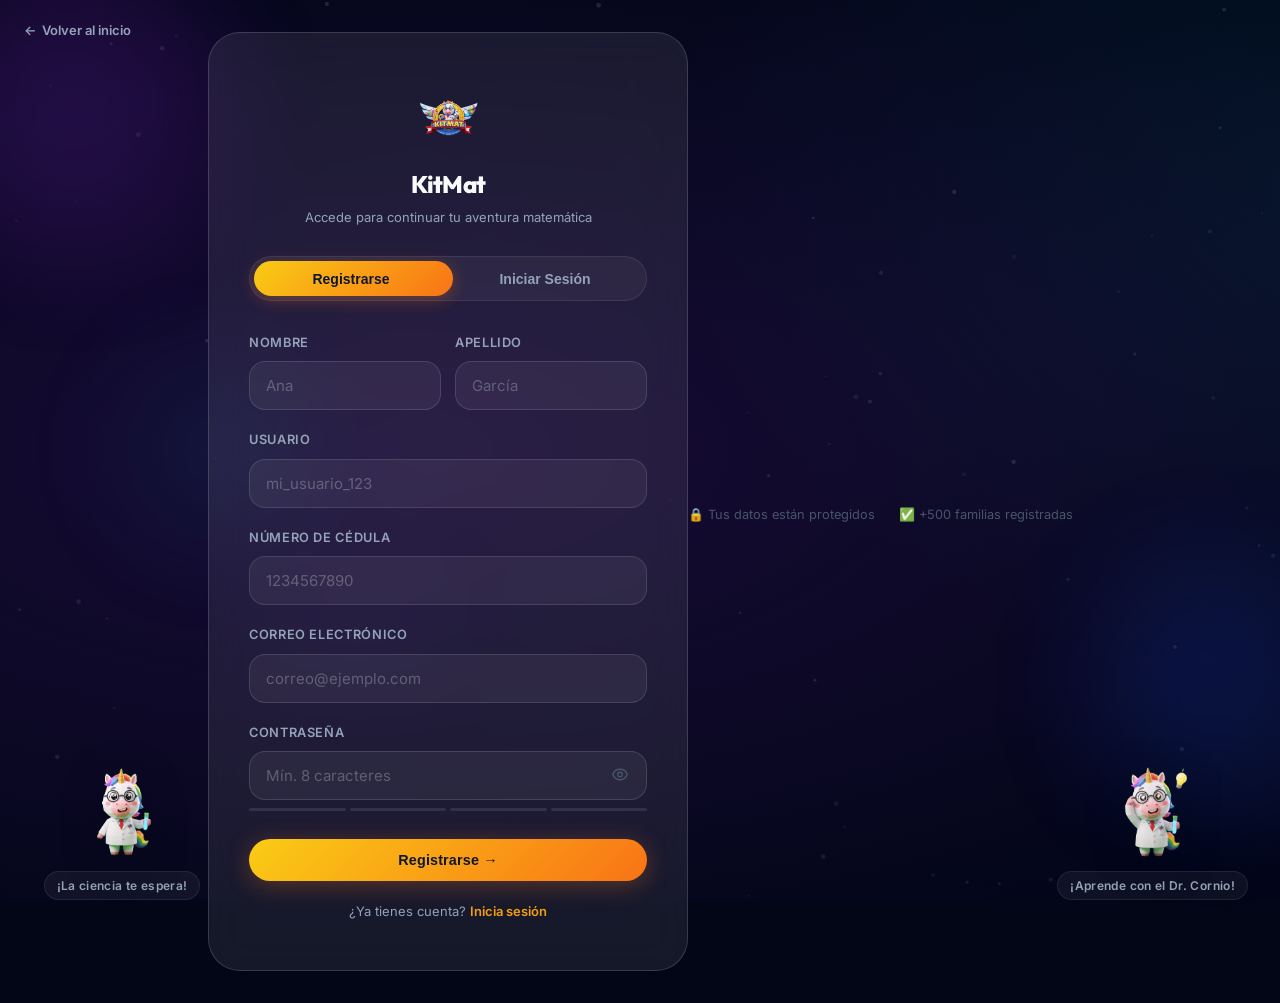
==== auth.html @ e5104935 "Add files via upload" ====
<!DOCTYPE html>
<html lang="es">
<head>
  <meta charset="UTF-8">
  <meta name="viewport" content="width=device-width, initial-scale=1.0">
  <title>KitMat – Acceso | Registro e Inicio de Sesión</title>
  <meta name="description" content="Accede o regístrate en KitMat, la plataforma educativa de matemáticas del Dr. Cornio. Inicia sesión o crea tu cuenta para continuar tu aventura matemática.">

  <!-- Google Fonts: Inter + Outfit -->
  <link rel="preconnect" href="https://fonts.googleapis.com">
  <link rel="preconnect" href="https://fonts.gstatic.com" crossorigin>
  <link href="https://fonts.googleapis.com/css2?family=Inter:wght@400;500;600;700&family=Outfit:wght@400;600;700;800&display=swap" rel="stylesheet">

  <!-- Estilos propios -->
  <link rel="stylesheet" href="styles.css">

  <!-- GSAP 3.12.5 CDN (sin defer) -->
  <script src="https://cdnjs.cloudflare.com/ajax/libs/gsap/3.12.5/gsap.min.js"></script>

  <!-- App JS (diferido) -->
  <script src="app.js" defer></script>
</head>
<body class="cosmic-bg">

  <!-- Canvas de partículas -->
  <canvas id="particle-canvas"></canvas>

  <!-- Overlay de KitMat -->
  <div id="kitmat-overlay"></div>

  <!-- Capa de contenido principal -->
  <div class="content-layer">

    <!-- ── Enlace de regreso ── -->
    <a href="index.html" class="back-link"><span>←</span> Volver al inicio</a>

    <!-- ── Orbes de fondo (profundidad visual) ── -->
    <div class="auth-orb" style="width:300px;height:300px;background:rgba(107,33,168,0.25);top:-50px;left:-80px;--orb-dur:9s;--orb-tx:30px;--orb-ty:40px;"></div>
    <div class="auth-orb" style="width:250px;height:250px;background:rgba(29,78,216,0.20);bottom:10%;right:-60px;--orb-dur:11s;--orb-tx:-25px;--orb-ty:-35px;"></div>
    <div class="auth-orb" style="width:180px;height:180px;background:rgba(14,116,144,0.18);top:40%;left:10%;--orb-dur:7s;--orb-tx:15px;--orb-ty:20px;"></div>
    <div class="auth-orb" style="width:200px;height:200px;background:rgba(139,92,246,0.15);bottom:20%;left:20%;--orb-dur:13s;--orb-tx:-20px;--orb-ty:-15px;"></div>
    <div class="auth-orb" style="width:150px;height:150px;background:rgba(250,204,21,0.08);top:20%;right:15%;--orb-dur:10s;--orb-tx:10px;--orb-ty:25px;"></div>
    <div class="auth-orb" style="width:220px;height:220px;background:rgba(249,115,22,0.10);top:60%;right:5%;--orb-dur:8s;--orb-tx:-15px;--orb-ty:-20px;"></div>

    <!-- ── Dr. Cornio – Flanco izquierdo ── -->
    <div class="auth-cornio auth-cornio-left">
      <img src="assets/images/cornio_tube_clean.png" alt="Doctor Cornio" class="cornio-float">
      <span class="auth-cornio-caption">¡La ciencia te espera!</span>
    </div>

    <!-- ── Dr. Cornio – Flanco derecho ── -->
    <div class="auth-cornio auth-cornio-right">
      <img src="assets/images/cornio_idea_clean.png" alt="Doctor Cornio" class="cornio-float" style="animation-delay:1.2s">
      <span class="auth-cornio-caption">¡Aprende con el Dr. Cornio!</span>
    </div>

    <!-- ── Contenedor principal de autenticación ── -->
    <div class="auth-page">

      <!-- Tarjeta de autenticación -->
      <div id="auth-card" class="auth-card glass-strong" style="opacity:0;">

        <!-- A. Encabezado con logo -->
        <div style="text-align:center;margin-bottom:1.75rem;">
          <img
            src="assets/images/kitmat_logo_clean.png"
            alt="KitMat"
            style="width:72px;height:72px;object-fit:contain;margin:0 auto 0.75rem;display:block;"
          >
          <h1 style="font-family:'Outfit',sans-serif;font-weight:800;font-size:1.5rem;letter-spacing:-0.03em;color:#f8fafc;margin-bottom:0.25rem;">KitMat</h1>
          <p style="font-size:0.8125rem;color:var(--color-text-muted);">Accede para continuar tu aventura matemática</p>
        </div>

        <!-- B. Banner de error -->
        <div id="auth-error-banner" role="alert">
          <span>⚠️</span>
          <span id="auth-error-msg">Por favor corrige los errores antes de continuar.</span>
        </div>

        <!-- C. Barra de pestañas -->
        <div id="tab-bar" class="tab-bar" role="tablist">
          <div id="tab-indicator" class="tab-indicator"></div>
          <button class="tab-btn active" role="tab" aria-selected="true">Registrarse</button>
          <button class="tab-btn" role="tab" aria-selected="false">Iniciar Sesión</button>
        </div>

        <!-- D. Panel de Registro -->
        <div id="panel-signup" class="form-panel">

          <!-- Nombre + Apellido (2 columnas) -->
          <div style="display:grid;grid-template-columns:1fr 1fr;gap:0.875rem;">
            <div class="input-group">
              <label class="input-label" for="input-nombre">Nombre</label>
              <input
                id="input-nombre"
                class="input-field"
                type="text"
                placeholder="Ana"
                autocomplete="given-name"
                data-validate="nombre"
              >
              <span id="helper-nombre" class="input-helper"></span>
            </div>
            <div class="input-group">
              <label class="input-label" for="input-apellido">Apellido</label>
              <input
                id="input-apellido"
                class="input-field"
                type="text"
                placeholder="García"
                autocomplete="family-name"
                data-validate="apellido"
              >
              <span id="helper-apellido" class="input-helper"></span>
            </div>
          </div>

          <!-- Usuario -->
          <div class="input-group">
            <label class="input-label" for="input-usuario">Usuario</label>
            <input
              id="input-usuario"
              class="input-field"
              type="text"
              placeholder="mi_usuario_123"
              autocomplete="username"
              data-validate="usuario"
              maxlength="20"
            >
            <span id="helper-usuario" class="input-helper"></span>
          </div>

          <!-- Número de Cédula -->
          <div class="input-group">
            <label class="input-label" for="input-cedula">Número de Cédula</label>
            <input
              id="input-cedula"
              class="input-field"
              type="text"
              placeholder="1234567890"
              inputmode="numeric"
              maxlength="10"
              data-validate="cedula"
            >
            <span id="helper-cedula" class="input-helper"></span>
          </div>

          <!-- Correo Electrónico -->
          <div class="input-group">
            <label class="input-label" for="input-email">Correo Electrónico</label>
            <input
              id="input-email"
              class="input-field"
              type="email"
              placeholder="correo@ejemplo.com"
              autocomplete="email"
              data-validate="email"
            >
            <span id="helper-email" class="input-helper"></span>
          </div>

          <!-- Contraseña con medidor de fortaleza y botón de visibilidad -->
          <div class="input-group">
            <label class="input-label" for="input-pass-signup">Contraseña</label>
            <div class="pw-wrap">
              <input
                id="input-pass-signup"
                class="input-field"
                type="password"
                placeholder="Mín. 8 caracteres"
                autocomplete="new-password"
                data-validate="contrasena"
                data-pw-strength
                style="padding-right:3rem;"
              >
              <button type="button" class="pw-toggle" aria-label="Mostrar contraseña">
                <!-- Ícono de ojo -->
                <svg xmlns="http://www.w3.org/2000/svg" width="18" height="18" fill="none" viewBox="0 0 24 24" stroke="currentColor">
                  <path stroke-linecap="round" stroke-linejoin="round" stroke-width="1.8" d="M15 12a3 3 0 11-6 0 3 3 0 016 0z"/>
                  <path stroke-linecap="round" stroke-linejoin="round" stroke-width="1.8" d="M2.458 12C3.732 7.943 7.523 5 12 5c4.478 0 8.268 2.943 9.542 7-1.274 4.057-5.064 7-9.542 7-4.477 0-8.268-2.943-9.542-7z"/>
                </svg>
              </button>
            </div>
            <!-- Barra de fortaleza de contraseña -->
            <div class="strength-bar">
              <div class="strength-seg"></div>
              <div class="strength-seg"></div>
              <div class="strength-seg"></div>
              <div class="strength-seg"></div>
            </div>
            <span id="helper-contrasena" class="input-helper"></span>
          </div>

          <!-- Botón de registro y enlace a inicio de sesión -->
          <button id="btn-signup" class="btn btn-primary btn-full" style="margin-top:0.5rem;">Registrarse →</button>
          <p style="text-align:center;margin-top:1.25rem;font-size:0.8125rem;color:var(--color-text-muted);">
            ¿Ya tienes cuenta?
            <a id="switch-to-login" href="#" style="color:var(--color-amber);font-weight:600;text-decoration:none;">Inicia sesión</a>
          </p>

        </div>
        <!-- /panel-signup -->

        <!-- E. Panel de Inicio de Sesión -->
        <div id="panel-login" class="form-panel hidden-panel">

          <!-- Usuario de inicio de sesión -->
          <div class="input-group">
            <label class="input-label" for="input-usuario-login">Usuario</label>
            <input
              id="input-usuario-login"
              class="input-field"
              type="text"
              placeholder="tu_usuario"
              autocomplete="username"
            >
            <span class="input-helper" style="color:var(--color-text-faint);font-size:0.72rem;">Ingresa tu nombre de usuario registrado</span>
          </div>

          <!-- Contraseña con enlace de olvido y toggle -->
          <div class="input-group">
            <div style="display:flex;align-items:center;justify-content:space-between;margin-bottom:0.5rem;">
              <label class="input-label" for="input-pass-login" style="margin-bottom:0;">Contraseña</label>
              <a href="#" id="forgot-pw" style="font-size:0.75rem;color:var(--color-text-muted);text-decoration:none;">¿Olvidaste tu contraseña?</a>
            </div>
            <div class="pw-wrap">
              <input
                id="input-pass-login"
                class="input-field"
                type="password"
                placeholder="Tu contraseña"
                autocomplete="current-password"
                style="padding-right:3rem;"
              >
              <button type="button" class="pw-toggle" aria-label="Mostrar contraseña">
                <svg xmlns="http://www.w3.org/2000/svg" width="18" height="18" fill="none" viewBox="0 0 24 24" stroke="currentColor">
                  <path stroke-linecap="round" stroke-linejoin="round" stroke-width="1.8" d="M15 12a3 3 0 11-6 0 3 3 0 016 0z"/>
                  <path stroke-linecap="round" stroke-linejoin="round" stroke-width="1.8" d="M2.458 12C3.732 7.943 7.523 5 12 5c4.478 0 8.268 2.943 9.542 7-1.274 4.057-5.064 7-9.542 7-4.477 0-8.268-2.943-9.542-7z"/>
                </svg>
              </button>
            </div>
          </div>

          <!-- Botón de ingreso -->
          <button id="btn-login" class="btn btn-primary btn-full" style="margin-top:0.5rem;">Ingresar →</button>

          <!-- Cuadro de credenciales de demostración -->
          <div style="margin-top:1.25rem;padding:0.875rem;background:rgba(250,204,21,0.07);border:1px solid rgba(250,204,21,0.15);border-radius:0.75rem;">
            <p style="font-size:0.75rem;color:var(--color-text-muted);text-align:center;line-height:1.6;">
              💡 <strong style="color:var(--color-amber);">Credenciales de demostración</strong><br>
              Usuario: <code style="background:rgba(255,255,255,0.08);padding:2px 6px;border-radius:4px;">Leidy2004</code><br>
              Contraseña: <code style="background:rgba(255,255,255,0.08);padding:2px 6px;border-radius:4px;">SalchipapaConCola1!</code>
            </p>
          </div>

          <!-- Enlace para registrarse -->
          <p style="text-align:center;margin-top:1.25rem;font-size:0.8125rem;color:var(--color-text-muted);">
            ¿No tienes cuenta?
            <a id="switch-to-signup" href="#" style="color:var(--color-amber);font-weight:600;text-decoration:none;">Regístrate gratis</a>
          </p>

        </div>
        <!-- /panel-login -->

      </div>
      <!-- /auth-card -->

      <!-- Prueba social debajo de la tarjeta -->
      <div style="display:flex;align-items:center;gap:1.5rem;flex-wrap:wrap;justify-content:center;margin-top:1.75rem;">
        <span style="font-size:0.8rem;color:var(--color-text-faint);">🔒 Tus datos están protegidos</span>
        <span style="font-size:0.8rem;color:var(--color-text-faint);">✅ +500 familias registradas</span>
      </div>

    </div>
    <!-- /auth-page -->

  </div>
  <!-- /content-layer -->

  <!-- Contenedor de toasts (manejado por app.js) -->
  <div id="toast-container"></div>

  <!-- Script inline: enlace "¿Olvidaste tu contraseña?" -->
  <script>
    document.getElementById('forgot-pw')?.addEventListener('click', function(e) {
      e.preventDefault();
      if (window.showToast) showToast('🔔 Función próximamente disponible.', 'info', 3000);
    });
  </script>

</body>
</html>
---- styles.css ----
/* ============================================================
   KITMAT — GLOBAL STYLESHEET
   Versión: 2.0 | Refactor de Rendimiento
   Todas las animaciones usan transform/opacity para GPU.
   ============================================================ */

/* ─── IMPORTS ─── */
@import url('https://fonts.googleapis.com/css2?family=Inter:wght@300;400;500;600;700;800;900&family=Outfit:wght@300;400;500;600;700;800;900&display=swap');

/* ─── CUSTOM PROPERTIES ─── */
:root {
  --color-bg:          #020617;
  --color-bg-2:        #0f172a;
  --color-bg-3:        #1e293b;
  --color-surface:     rgba(255,255,255,0.04);
  --color-border:      rgba(255,255,255,0.08);
  --color-border-lg:   rgba(255,255,255,0.14);
  --color-text:        #f8fafc;
  --color-text-muted:  #94a3b8;
  --color-text-faint:  #475569;
  --color-gold:        #facc15;
  --color-orange:      #f97316;
  --color-amber:       #f59e0b;
  --color-emerald:     #10b981;
  --color-red:         #ef4444;
  --color-blue:        #3b82f6;
  --color-purple:      #8b5cf6;
  --grad-gold:         linear-gradient(135deg, #facc15 0%, #f97316 100%);
  --grad-cosmic:       linear-gradient(135deg, #6b21a8 0%, #1d4ed8 50%, #0e7490 100%);
  --shadow-gold:       0 0 40px rgba(251,191,36,0.20), 0 20px 60px rgba(0,0,0,0.50);
  --shadow-glow:       0 0 60px rgba(107,33,168,0.15), 0 0 120px rgba(29,78,216,0.10);
  --transition-fast:   all 0.20s cubic-bezier(0.4, 0, 0.2, 1);
  --transition-smooth: all 0.40s cubic-bezier(0.4, 0, 0.2, 1);
  --transition-slow:   all 0.70s cubic-bezier(0.4, 0, 0.2, 1);
  --radius-sm:         0.75rem;
  --radius-md:         1rem;
  --radius-lg:         1.5rem;
  --radius-xl:         2rem;
  --radius-full:       9999px;
}

/* ─── BASE RESET ─── */
*, *::before, *::after {
  box-sizing: border-box;
  margin: 0;
  padding: 0;
}

html {
  font-family: 'Inter', system-ui, sans-serif;
  font-size: 16px;
  scroll-behavior: smooth;
  -webkit-font-smoothing: antialiased;
  -moz-osx-font-smoothing: grayscale;
  text-rendering: optimizeLegibility;
}

body {
  background-color: var(--color-bg);
  color: var(--color-text);
  min-height: 100vh;
  overflow-x: hidden;
  line-height: 1.6;
}

/* ─── TYPOGRAPHY ─── */
.font-display { font-family: 'Outfit', sans-serif; }

/* ─── SELECTION ─── */
::selection {
  background: rgba(250,204,21,0.25);
  color: #fff;
}

/* ─── SCROLLBAR ─── */
::-webkit-scrollbar { width: 5px; }
::-webkit-scrollbar-track { background: var(--color-bg); }
::-webkit-scrollbar-thumb { background: rgba(250,204,21,0.30); border-radius: 3px; }
::-webkit-scrollbar-thumb:hover { background: rgba(250,204,21,0.55); }

/* ============================================================
   ANIMATED COSMIC BACKGROUND (GPU-accelerated)
   ============================================================ */
.cosmic-bg {
  background-color: var(--color-bg);
  position: relative;
}
.cosmic-bg::before {
  content: '';
  position: fixed;
  inset: 0;
  z-index: 0;
  pointer-events: none;
  background-image:
    radial-gradient(ellipse 80% 50% at 15% 25%,  rgba(107, 33,168,0.22) 0%, transparent 65%),
    radial-gradient(ellipse 60% 70% at 85% 75%,  rgba(29, 78,216,0.16) 0%, transparent 65%),
    radial-gradient(ellipse 45% 45% at 55% 10%,  rgba(14,116,144,0.14) 0%, transparent 65%),
    radial-gradient(ellipse 35% 35% at 70% 45%,  rgba(139,92,246,0.10) 0%, transparent 65%);
  background-size: 200% 200%, 200% 200%, 200% 200%, 200% 200%;
  animation: cosmicDrift 25s ease infinite alternate;
  will-change: background-position;
}
@keyframes cosmicDrift {
  0%   { background-position: 0% 0%,   100% 100%, 50% 50%,  30% 70%; }
  33%  { background-position: 40% 80%,  30% 20%,  90% 10%,  60% 40%; }
  66%  { background-position: 80% 30%,  60% 80%,  20% 80%,  80% 20%; }
  100% { background-position: 100% 60%, 0% 40%,   70% 100%, 10% 90%; }
}

/* ─── PARTICLE CANVAS ─── */
#particle-canvas {
  position: fixed;
  inset: 0;
  z-index: 0;
  pointer-events: none;
  opacity: 0.35;
}

/* ─── CONTENT LAYER ─── */
.content-layer {
  position: relative;
  z-index: 1;
}

/* ============================================================
   PAGE TRANSITION OVERLAY
   ============================================================ */
#kitmat-overlay {
  position: fixed;
  inset: 0;
  z-index: 9999;
  background: var(--color-bg);
  pointer-events: none;
  opacity: 0;
  will-change: opacity;
}

/* ============================================================
   GLASSMORPHISM SURFACES
   ============================================================ */
.glass {
  background: rgba(255,255,255,0.04);
  border: 1px solid rgba(255,255,255,0.09);
  backdrop-filter: blur(14px);
  -webkit-backdrop-filter: blur(14px);
}
.glass-strong {
  background: rgba(255,255,255,0.08);
  border: 1px solid rgba(255,255,255,0.15);
  backdrop-filter: blur(20px);
  -webkit-backdrop-filter: blur(20px);
}
.glass-card {
  background: rgba(15,23,42,0.75);
  border: 1px solid rgba(255,255,255,0.10);
  backdrop-filter: blur(24px);
  -webkit-backdrop-filter: blur(24px);
}

/* ============================================================
   NAVBAR
   ============================================================ */
#navbar {
  position: fixed;
  top: 0; left: 0; right: 0;
  z-index: 100;
  height: 64px;
  display: flex;
  align-items: center;
  padding: 0 1.5rem;
  background: rgba(2,6,23,0.82);
  backdrop-filter: blur(18px);
  -webkit-backdrop-filter: blur(18px);
  border-bottom: 1px solid rgba(255,255,255,0.06);
  transition: var(--transition-fast);
  will-change: background-color, box-shadow;
}
#navbar.scrolled {
  background: rgba(2,6,23,0.96);
  box-shadow: 0 4px 24px rgba(0,0,0,0.40);
  border-bottom-color: rgba(255,255,255,0.10);
}
.nav-inner {
  max-width: 1280px;
  width: 100%;
  margin: 0 auto;
  display: flex;
  align-items: center;
  justify-content: space-between;
  gap: 1rem;
}
.nav-logo {
  display: flex;
  align-items: center;
  gap: 0.6rem;
  text-decoration: none;
  flex-shrink: 0;
}
.nav-logo-img {
  width: 36px;
  height: 36px;
  border-radius: 10px;
  object-fit: contain;
  background: transparent;
}
.nav-logo-text {
  font-family: 'Outfit', sans-serif;
  font-weight: 800;
  font-size: 1.25rem;
  background: var(--grad-gold);
  -webkit-background-clip: text;
  -webkit-text-fill-color: transparent;
  background-clip: text;
  letter-spacing: -0.02em;
}
.nav-links {
  display: none;
  align-items: center;
  gap: 2rem;
  list-style: none;
}
@media (min-width: 768px) { .nav-links { display: flex; } }
.nav-link {
  font-size: 0.875rem;
  font-weight: 500;
  color: var(--color-text-muted);
  text-decoration: none;
  letter-spacing: 0.01em;
  position: relative;
  transition: color 0.2s;
}
.nav-link::after {
  content: '';
  position: absolute;
  bottom: -3px; left: 0;
  width: 0; height: 1.5px;
  background: var(--color-gold);
  border-radius: 2px;
  transition: width 0.25s cubic-bezier(0.4,0,0.2,1);
}
.nav-link:hover { color: var(--color-text); }
.nav-link:hover::after { width: 100%; }
.nav-cta {
  display: none;
}
@media (min-width: 768px) { .nav-cta { display: flex; } }

/* Hamburger */
#hamburger-btn {
  display: flex;
  flex-direction: column;
  gap: 5px;
  padding: 8px;
  background: transparent;
  border: none;
  cursor: pointer;
  flex-shrink: 0;
}
@media (min-width: 768px) { #hamburger-btn { display: none; } }
.hb-line {
  width: 22px; height: 2px;
  background: var(--color-text);
  border-radius: 2px;
  transition: var(--transition-fast);
  display: block;
  will-change: transform, opacity;
}

/* Mobile Menu */
#mobile-menu {
  display: none;
  position: fixed;
  inset: 0;
  z-index: 90;
  flex-direction: column;
  align-items: center;
  justify-content: center;
  gap: 2rem;
  background: rgba(2,6,23,0.98);
  backdrop-filter: blur(20px);
  -webkit-backdrop-filter: blur(20px);
  opacity: 0;
  will-change: opacity;
}
.mobile-nav-link {
  font-family: 'Outfit', sans-serif;
  font-size: 2rem;
  font-weight: 700;
  color: var(--color-text);
  text-decoration: none;
  transition: color 0.2s;
}
.mobile-nav-link:hover { color: var(--color-gold); }

/* ============================================================
   HERO SECTION
   ============================================================ */
.hero-section {
  min-height: 100svh;
  display: flex;
  flex-direction: column;
  align-items: center;
  justify-content: center;
  padding: 5rem 1.5rem 6rem;
  text-align: center;
  position: relative;
}
.hero-logo-wrap {
  margin-bottom: 2.5rem;
  will-change: transform, opacity;
}
.hero-logo-img {
  width: 220px;
  height: 220px;
  object-fit: contain;
  background: transparent;
  filter: drop-shadow(0 0 40px rgba(251,191,36,0.45))
          drop-shadow(0 20px 60px rgba(249,115,22,0.25));
  border-radius: 24px;
}
@media (min-width: 640px)  { .hero-logo-img { width: 260px; height: 260px; } }
@media (min-width: 768px)  { .hero-logo-img { width: 300px; height: 300px; } }

.hero-slogan {
  display: flex;
  align-items: center;
  flex-wrap: wrap;
  justify-content: center;
  gap: 0.75rem 1rem;
  margin-bottom: 1.25rem;
}
.slogan-word {
  font-family: 'Outfit', sans-serif;
  font-size: clamp(2rem, 5vw, 3.5rem);
  font-weight: 800;
  letter-spacing: -0.03em;
  will-change: transform, opacity;
}
.slogan-dot {
  font-size: clamp(1.5rem, 3vw, 2.5rem);
  color: rgba(250,204,21,0.45);
  font-weight: 300;
  will-change: transform, opacity;
}
.hero-subtitle {
  font-size: clamp(1rem, 2vw, 1.2rem);
  color: var(--color-text-muted);
  max-width: 580px;
  line-height: 1.7;
  margin-bottom: 2.5rem;
  will-change: transform, opacity;
}
.hero-actions {
  display: flex;
  flex-direction: column;
  gap: 0.875rem;
  align-items: center;
  will-change: transform, opacity;
}
@media (min-width: 480px) {
  .hero-actions { flex-direction: row; }
}

/* Scroll indicator */
.scroll-hint {
  position: absolute;
  bottom: 2rem; left: 50%;
  transform: translateX(-50%);
  display: flex;
  flex-direction: column;
  align-items: center;
  gap: 0.375rem;
  opacity: 0.4;
  animation: scrollBounce 2.2s ease-in-out infinite;
}
@keyframes scrollBounce {
  0%, 100% { transform: translateX(-50%) translateY(0); }
  50%       { transform: translateX(-50%) translateY(8px); }
}
.scroll-hint-text {
  font-size: 0.65rem;
  letter-spacing: 0.15em;
  text-transform: uppercase;
  color: var(--color-text-muted);
}
.scroll-hint-arrow {
  width: 18px; height: 18px;
  color: var(--color-text-muted);
}

/* ============================================================
   SECTION UTILITIES
   ============================================================ */
.section-pad { padding: 6rem 1.5rem; }
@media (min-width: 768px) { .section-pad { padding: 8rem 1.5rem; } }

.container { max-width: 1280px; margin: 0 auto; }

.section-chip {
  display: inline-flex;
  align-items: center;
  gap: 6px;
  padding: 5px 14px;
  background: rgba(250,204,21,0.08);
  border: 1px solid rgba(250,204,21,0.20);
  border-radius: var(--radius-full);
  font-size: 0.7rem;
  font-weight: 700;
  color: var(--color-amber);
  letter-spacing: 0.1em;
  text-transform: uppercase;
  margin-bottom: 1.25rem;
}

.section-title {
  font-family: 'Outfit', sans-serif;
  font-size: clamp(1.875rem, 4vw, 3rem);
  font-weight: 800;
  letter-spacing: -0.03em;
  line-height: 1.15;
  color: var(--color-text);
  margin-bottom: 1rem;
}

.section-lead {
  font-size: clamp(0.95rem, 2vw, 1.1rem);
  color: var(--color-text-muted);
  line-height: 1.75;
  max-width: 600px;
}

.gradient-text {
  background: var(--grad-gold);
  -webkit-background-clip: text;
  -webkit-text-fill-color: transparent;
  background-clip: text;
}

.shimmer-text {
  background: linear-gradient(90deg, #facc15 0%, #fbbf24 25%, #fff 50%, #fbbf24 75%, #facc15 100%);
  background-size: 200% auto;
  -webkit-background-clip: text;
  -webkit-text-fill-color: transparent;
  background-clip: text;
  animation: shimmer 3.5s linear infinite;
  will-change: background-position;
}
@keyframes shimmer {
  to { background-position: 200% center; }
}

/* Divider line */
.divider {
  height: 1px;
  background: linear-gradient(to right, transparent, rgba(255,255,255,0.08), transparent);
}

/* ============================================================
   REVEAL ANIMATIONS (CPU-light: only opacity + transform)
   ============================================================ */
.reveal {
  opacity: 0;
  transform: translateY(28px);
  transition: opacity 0.65s cubic-bezier(0.4,0,0.2,1),
              transform 0.65s cubic-bezier(0.4,0,0.2,1);
  will-change: opacity, transform;
}
.reveal.is-visible {
  opacity: 1;
  transform: translateY(0);
}
.reveal-delay-1 { transition-delay: 0.10s; }
.reveal-delay-2 { transition-delay: 0.20s; }
.reveal-delay-3 { transition-delay: 0.30s; }
.reveal-delay-4 { transition-delay: 0.40s; }

/* ============================================================
   BUTTONS
   ============================================================ */
.btn {
  display: inline-flex;
  align-items: center;
  justify-content: center;
  gap: 0.5rem;
  padding: 0.8rem 1.8rem;
  border-radius: var(--radius-full);
  font-weight: 700;
  font-size: 0.9rem;
  letter-spacing: 0.01em;
  text-decoration: none;
  border: none;
  cursor: pointer;
  transition: transform 0.2s, opacity 0.2s, box-shadow 0.2s;
  will-change: transform;
  white-space: nowrap;
  -webkit-user-select: none; user-select: none;
}
.btn:active { transform: scale(0.97); }

.btn-primary {
  background: var(--grad-gold);
  color: #0f172a;
  box-shadow: 0 4px 24px rgba(249,115,22,0.30);
}
.btn-primary:hover {
  opacity: 0.92;
  transform: scale(1.03);
  box-shadow: 0 8px 32px rgba(249,115,22,0.45);
}

.btn-secondary {
  background: rgba(255,255,255,0.06);
  color: var(--color-text);
  border: 1px solid rgba(255,255,255,0.14);
}
.btn-secondary:hover {
  background: rgba(255,255,255,0.10);
  transform: scale(1.03);
}

.btn-lg { padding: 1rem 2.2rem; font-size: 1rem; }
.btn-full { width: 100%; }

/* Magnetic pulse for floating CTA */
.btn-float-cta {
  animation: magneticPulse 2.2s ease-in-out infinite;
  will-change: box-shadow;
}
@keyframes magneticPulse {
  0%, 100% { box-shadow: 0 4px 24px rgba(249,115,22,0.30); }
  50%       { box-shadow: 0 8px 40px rgba(249,115,22,0.60), 0 0 0 8px rgba(249,115,22,0.08); }
}

/* ============================================================
   FLOATING CTA
   ============================================================ */
#floating-cta {
  position: fixed;
  bottom: 2rem;
  left: 50%;
  transform: translateX(-50%) translateY(80px);
  z-index: 80;
  opacity: 0;
  pointer-events: none;
  transition: opacity 0.35s, transform 0.35s cubic-bezier(0.34,1.56,0.64,1);
  will-change: transform, opacity;
}
#floating-cta.visible {
  opacity: 1;
  transform: translateX(-50%) translateY(0);
  pointer-events: auto;
}

/* ============================================================
   BENEFIT CARDS
   ============================================================ */
.benefit-card {
  border-radius: var(--radius-lg);
  padding: 1.75rem;
  transition: transform 0.30s cubic-bezier(0.4,0,0.2,1),
              border-color 0.30s,
              box-shadow 0.30s;
  will-change: transform;
}
.benefit-card:hover {
  transform: translateY(-6px);
  border-color: rgba(250,204,21,0.25);
  box-shadow: 0 20px 50px rgba(0,0,0,0.35);
}

/* ============================================================
   CORNIO IMAGE — CLEAN TRANSPARENT RENDERING
   ============================================================ */
.cornio-img {
  /* White bg images need no special filter,
     but we add a subtle drop-shadow for depth */
  object-fit: contain;
  background: transparent;
  filter: drop-shadow(0 12px 30px rgba(0,0,0,0.30));
  will-change: transform;
}
.cornio-float {
  animation: cornioFloat 3.8s ease-in-out infinite alternate;
  will-change: transform;
}
@keyframes cornioFloat {
  from { transform: translateY(0px); }
  to   { transform: translateY(-14px); }
}
.cornio-tilt {
  animation: cornioTilt 5s ease-in-out infinite;
  will-change: transform;
}
@keyframes cornioTilt {
  0%, 100% { transform: rotate(-3deg) translateY(0); }
  50%       { transform: rotate(3deg) translateY(-10px); }
}

/* ============================================================
   TESTIMONIAL CARDS
   ============================================================ */
.testimonial-card {
  flex-shrink: 0;
  transition: transform 0.28s;
  will-change: transform;
}
.testimonial-card:hover { transform: translateY(-4px); }

/* Hide scrollbar on testimonials track */
.testimonials-track {
  -ms-overflow-style: none;
  scrollbar-width: none;
  overflow-x: auto;
}
.testimonials-track::-webkit-scrollbar { display: none; }

/* ============================================================
   STAT COUNTERS
   ============================================================ */
.stat-number {
  font-family: 'Outfit', sans-serif;
  font-size: 2.5rem;
  font-weight: 900;
  background: var(--grad-gold);
  -webkit-background-clip: text;
  -webkit-text-fill-color: transparent;
  background-clip: text;
  line-height: 1;
}

/* ============================================================
   AUTHENTICATION PAGE
   ============================================================ */
.auth-page {
  min-height: 100svh;
  display: flex;
  align-items: center;
  justify-content: center;
  padding: 2rem 1rem;
  position: relative;
}

/* Floating orbs */
.auth-orb {
  position: fixed;
  border-radius: 50%;
  pointer-events: none;
  filter: blur(60px);
  opacity: 0;
  animation: orbFloat var(--orb-dur, 8s) ease-in-out infinite alternate;
  will-change: transform, opacity;
}
@keyframes orbFloat {
  from { transform: translate(0, 0) scale(1); }
  to   { transform: translate(var(--orb-tx,20px), var(--orb-ty,-20px)) scale(1.1); }
}

/* Auth card */
.auth-card {
  width: 100%;
  max-width: 480px;
  border-radius: var(--radius-xl);
  padding: 2.5rem 2rem;
  position: relative;
  will-change: transform, opacity;
}
@media (min-width: 640px) {
  .auth-card { padding: 3rem 2.5rem; }
}

/* Tab switcher */
.tab-bar {
  display: flex;
  background: rgba(255,255,255,0.05);
  border: 1px solid rgba(255,255,255,0.08);
  border-radius: var(--radius-full);
  padding: 4px;
  margin-bottom: 2rem;
  position: relative;
}
.tab-btn {
  flex: 1;
  padding: 0.6rem 1rem;
  border-radius: var(--radius-full);
  font-weight: 600;
  font-size: 0.875rem;
  color: var(--color-text-muted);
  border: none;
  background: transparent;
  cursor: pointer;
  transition: color 0.2s;
  position: relative;
  z-index: 1;
  -webkit-user-select: none; user-select: none;
}
.tab-btn.active { color: #0f172a; }
.tab-indicator {
  position: absolute;
  top: 4px; bottom: 4px; left: 4px;
  background: var(--grad-gold);
  border-radius: var(--radius-full);
  box-shadow: 0 4px 16px rgba(249,115,22,0.30);
  transition: transform 0.30s cubic-bezier(0.4,0,0.2,1), width 0.30s;
  will-change: transform, width;
}

/* Form panels */
.form-panel {
  will-change: opacity, transform;
}
.form-panel.hidden-panel {
  display: none;
  opacity: 0;
}

/* Input group */
.input-group {
  margin-bottom: 1.25rem;
}
.input-label {
  display: block;
  font-size: 0.8rem;
  font-weight: 600;
  color: var(--color-text-muted);
  letter-spacing: 0.05em;
  text-transform: uppercase;
  margin-bottom: 0.5rem;
}
.input-field {
  width: 100%;
  padding: 0.875rem 1rem;
  background: rgba(255,255,255,0.06);
  border: 1.5px solid rgba(255,255,255,0.12);
  border-radius: var(--radius-md);
  color: var(--color-text);
  font-size: 0.9375rem;
  font-family: 'Inter', sans-serif;
  outline: none;
  transition: border-color 0.2s, box-shadow 0.2s, background 0.2s;
  will-change: border-color, box-shadow;
}
.input-field::placeholder { color: rgba(255,255,255,0.25); }
.input-field:focus {
  border-color: var(--color-blue);
  background: rgba(59,130,246,0.06);
  box-shadow: 0 0 0 3px rgba(59,130,246,0.15);
}
.input-field.valid {
  border-color: var(--color-emerald);
  background: rgba(16,185,129,0.05);
  box-shadow: 0 0 0 3px rgba(16,185,129,0.12);
}
.input-field.invalid {
  border-color: var(--color-red);
  background: rgba(239,68,68,0.05);
  box-shadow: 0 0 0 3px rgba(239,68,68,0.12);
}
.input-helper {
  font-size: 0.75rem;
  margin-top: 0.375rem;
  min-height: 1.1em;
  transition: color 0.2s;
}
.input-helper.ok    { color: var(--color-emerald); }
.input-helper.error { color: var(--color-red); }

/* Password wrapper */
.pw-wrap {
  position: relative;
}
.pw-toggle {
  position: absolute;
  right: 0.875rem;
  top: 50%;
  transform: translateY(-50%);
  background: none;
  border: none;
  cursor: pointer;
  color: var(--color-text-faint);
  padding: 4px;
  transition: color 0.2s;
}
.pw-toggle:hover { color: var(--color-text-muted); }

/* Password strength */
.strength-bar {
  display: flex;
  gap: 4px;
  margin-top: 0.5rem;
}
.strength-seg {
  flex: 1;
  height: 3px;
  border-radius: 2px;
  background: rgba(255,255,255,0.10);
  transition: background 0.3s;
  will-change: background-color;
}

/* Error banner */
#auth-error-banner {
  display: none;
  align-items: center;
  gap: 0.625rem;
  padding: 0.875rem 1rem;
  border-radius: var(--radius-md);
  background: rgba(239,68,68,0.12);
  border: 1px solid rgba(239,68,68,0.25);
  color: #fca5a5;
  font-size: 0.8125rem;
  font-weight: 500;
  margin-bottom: 1.25rem;
  will-change: opacity, transform;
}
#auth-error-banner.show { display: flex; }

/* Cornio flanks on auth page */
.auth-cornio {
  position: fixed;
  bottom: 0;
  display: none;
  flex-direction: column;
  align-items: center;
  gap: 0.5rem;
  pointer-events: none;
}
@media (min-width: 1100px) { .auth-cornio { display: flex; } }
.auth-cornio-left  { left: 2rem; }
.auth-cornio-right { right: 2rem; }
.auth-cornio img {
  width: 180px;
  object-fit: contain;
  background: transparent;
  filter: drop-shadow(0 8px 20px rgba(0,0,0,0.25));
}
.auth-cornio-caption {
  font-size: 0.75rem;
  font-weight: 600;
  color: var(--color-text-muted);
  letter-spacing: 0.03em;
  padding: 4px 12px;
  background: rgba(255,255,255,0.05);
  border: 1px solid rgba(255,255,255,0.08);
  border-radius: var(--radius-full);
  margin-bottom: 0;
}

/* ============================================================
   STORE PAGE — LIGHT THEME
   ============================================================ */
body.store-theme {
  background-color: #f8fafc;
  color: #0f172a;
}
body.store-theme #kitmat-overlay { background: #f8fafc; }
body.store-theme #navbar {
  background: rgba(248,250,252,0.92);
  border-bottom: 1px solid rgba(0,0,0,0.08);
}
body.store-theme #navbar.scrolled {
  background: rgba(248,250,252,0.98);
  box-shadow: 0 2px 20px rgba(0,0,0,0.10);
}
body.store-theme .nav-logo-text { background: linear-gradient(135deg, #f97316 0%, #d97706 100%); -webkit-background-clip:text; background-clip:text; -webkit-text-fill-color:transparent; }
body.store-theme .nav-link { color: #475569; }
body.store-theme .nav-link:hover { color: #0f172a; }

/* Promo banner */
.promo-banner {
  background: linear-gradient(90deg, #f59e0b, #f97316);
  color: #0f172a;
  text-align: center;
  padding: 0.5rem 1rem;
  font-size: 0.8125rem;
  font-weight: 700;
  letter-spacing: 0.02em;
}

/* Store grid */
.store-grid {
  display: grid;
  grid-template-columns: 1fr;
  gap: 2.5rem;
  padding-top: 2rem;
}
@media (min-width: 768px) {
  .store-grid { grid-template-columns: 1fr 1fr; gap: 3.5rem; }
}

/* Gallery */
.gallery-main {
  border-radius: var(--radius-xl);
  overflow: hidden;
  aspect-ratio: 4/3;
  background: #f1f5f9;
  position: relative;
  box-shadow: 0 8px 40px rgba(0,0,0,0.10);
}
.gallery-main img {
  width: 100%;
  height: 100%;
  object-fit: contain;
  background: transparent;
  transition: opacity 0.30s;
  will-change: opacity;
}
.gallery-badge {
  position: absolute;
  top: 0.875rem; right: 0.875rem;
  background: #f59e0b;
  color: #fff;
  font-size: 0.7rem;
  font-weight: 800;
  letter-spacing: 0.08em;
  text-transform: uppercase;
  padding: 4px 10px;
  border-radius: var(--radius-full);
}
.thumb-strip {
  display: flex;
  gap: 0.75rem;
  margin-top: 0.875rem;
  overflow-x: auto;
  -ms-overflow-style: none; scrollbar-width: none;
}
.thumb-strip::-webkit-scrollbar { display: none; }
.thumb-item {
  flex-shrink: 0;
  width: 72px; height: 72px;
  border-radius: var(--radius-md);
  overflow: hidden;
  background: #f1f5f9;
  border: 2px solid transparent;
  cursor: pointer;
  transition: border-color 0.2s, transform 0.2s;
  will-change: transform;
}
.thumb-item:hover { transform: scale(1.05); border-color: #cbd5e1; }
.thumb-item.active { border-color: #f97316; }
.thumb-item img { width: 100%; height: 100%; object-fit: contain; }

/* Price block */
.price-original {
  font-size: 0.9375rem;
  color: #94a3b8;
  text-decoration: line-through;
}
.price-current {
  font-family: 'Outfit', sans-serif;
  font-size: clamp(2.5rem, 5vw, 3.25rem);
  font-weight: 900;
  color: #ea580c;
  line-height: 1;
  letter-spacing: -0.03em;
}
.savings-pill {
  display: inline-flex;
  align-items: center;
  padding: 3px 10px;
  background: #d1fae5;
  color: #065f46;
  font-size: 0.75rem;
  font-weight: 700;
  border-radius: var(--radius-full);
}

/* Delivery tabs */
.delivery-tabs {
  display: flex;
  gap: 0.5rem;
  margin-bottom: 0;
}
.del-tab {
  flex: 1;
  padding: 0.75rem 1rem;
  border-radius: var(--radius-md);
  font-weight: 600;
  font-size: 0.8125rem;
  border: 1.5px solid #e2e8f0;
  background: #f8fafc;
  color: #64748b;
  cursor: pointer;
  transition: var(--transition-fast);
  text-align: center;
  will-change: background-color, color, border-color;
}
.del-tab.active {
  background: #f97316;
  color: #fff;
  border-color: #f97316;
  box-shadow: 0 4px 16px rgba(249,115,22,0.30);
}

/* Delivery sub-forms */
.del-form {
  overflow: hidden;
  max-height: 0;
  transition: max-height 0.40s cubic-bezier(0.4,0,0.2,1);
  will-change: max-height;
}
.del-form.open { max-height: 600px; }

/* Store input */
.store-input {
  width: 100%;
  padding: 0.75rem 1rem;
  background: #fff;
  border: 1.5px solid #e2e8f0;
  border-radius: var(--radius-md);
  color: #0f172a;
  font-size: 0.9375rem;
  outline: none;
  transition: border-color 0.2s, box-shadow 0.2s;
  font-family: 'Inter', sans-serif;
}
.store-input:focus {
  border-color: #f97316;
  box-shadow: 0 0 0 3px rgba(249,115,22,0.15);
}
.store-label {
  display: block;
  font-size: 0.78rem;
  font-weight: 600;
  color: #64748b;
  letter-spacing: 0.04em;
  text-transform: uppercase;
  margin-bottom: 0.375rem;
}

/* Confirm button states */
.btn-confirm {
  position: relative;
  overflow: hidden;
}
.btn-confirm .btn-text  { transition: opacity 0.2s; }
.btn-confirm .btn-spinner {
  display: none;
  position: absolute;
  inset: 0;
  align-items: center;
  justify-content: center;
}
.btn-confirm.loading .btn-text   { opacity: 0; }
.btn-confirm.loading .btn-spinner { display: flex; }

/* Spinner SVG */
@keyframes spin { to { transform: rotate(360deg); } }
.spinner-icon { animation: spin 0.8s linear infinite; }

/* Trust row */
.trust-row {
  display: flex;
  flex-wrap: wrap;
  gap: 1rem;
  align-items: center;
  justify-content: center;
  padding: 1rem 0 0;
  border-top: 1px solid #e2e8f0;
}
.trust-item {
  display: flex;
  align-items: center;
  gap: 0.375rem;
  font-size: 0.75rem;
  font-weight: 600;
  color: #475569;
}

/* Product description tabs (store) */
.desc-tab-bar {
  display: flex;
  border-bottom: 2px solid #e2e8f0;
  gap: 0;
  margin-bottom: 2rem;
}
.desc-tab-btn {
  padding: 0.875rem 1.5rem;
  font-weight: 600;
  font-size: 0.875rem;
  color: #64748b;
  border: none;
  background: transparent;
  cursor: pointer;
  border-bottom: 2.5px solid transparent;
  margin-bottom: -2px;
  transition: color 0.2s, border-color 0.2s;
}
.desc-tab-btn.active {
  color: #f97316;
  border-bottom-color: #f97316;
}
.desc-panel { display: none; animation: fadeSlideIn 0.3s ease; }
.desc-panel.active { display: block; }
@keyframes fadeSlideIn {
  from { opacity: 0; transform: translateY(8px); }
  to   { opacity: 1; transform: translateY(0); }
}

/* ============================================================
   SUCCESS MODAL
   ============================================================ */
#success-modal {
  display: none;
  position: fixed;
  inset: 0;
  z-index: 200;
  align-items: center;
  justify-content: center;
  padding: 1.5rem;
  background: rgba(0,0,0,0.65);
  backdrop-filter: blur(8px);
  -webkit-backdrop-filter: blur(8px);
  will-change: opacity;
}
#success-modal.show { display: flex; }
.modal-card {
  background: #fff;
  border-radius: var(--radius-xl);
  padding: 2.5rem 2rem;
  max-width: 420px;
  width: 100%;
  text-align: center;
  position: relative;
  box-shadow: 0 24px 80px rgba(0,0,0,0.25);
  animation: modalPop 0.45s cubic-bezier(0.34,1.56,0.64,1) forwards;
  will-change: transform, opacity;
}
@keyframes modalPop {
  from { opacity: 0; transform: scale(0.85) translateY(20px); }
  to   { opacity: 1; transform: scale(1) translateY(0); }
}

/* ============================================================
   CONFETTI PIECES (generated by JS)
   ============================================================ */
.confetti-piece {
  position: fixed;
  pointer-events: none;
  z-index: 201;
  border-radius: 2px;
  will-change: transform, opacity;
  width: var(--c-size, 10px);
  height: var(--c-size, 10px);
  background: var(--c-color, #fff);
  left: var(--c-left, 50%);
  top: var(--c-top, 50%);
}
.confetti-circle  { border-radius: 50%; }
.confetti-tri {
  width: 0; height: 0;
  background: transparent !important;
  border-left: var(--c-half-size, 5px) solid transparent;
  border-right: var(--c-half-size, 5px) solid transparent;
  border-bottom: var(--c-size, 10px) solid var(--c-color, #fff);
  left: var(--c-left, 50%);
  top: var(--c-top, 50%);
}

.hero-flare {
  position: fixed;
  pointer-events: none;
  z-index: 50;
  width: 80px;
  height: 80px;
  border-radius: 50%;
  background: radial-gradient(circle, rgba(255,255,255,0.9) 0%, transparent 70%);
  left: 50%;
  top: 40%;
  transform: translate(-50%,-50%);
  will-change: transform, opacity;
}

/* ============================================================
   TOAST NOTIFICATIONS
   ============================================================ */
#toast-container {
  position: fixed;
  top: 1.25rem; right: 1.25rem;
  z-index: 300;
  display: flex;
  flex-direction: column;
  gap: 0.625rem;
  pointer-events: none;
  max-width: calc(100vw - 2.5rem);
}
@media (max-width: 480px) {
  #toast-container { right: 0.75rem; top: 0.75rem; }
}
.toast {
  display: flex;
  align-items: center;
  gap: 0.625rem;
  padding: 0.875rem 1.25rem;
  border-radius: var(--radius-md);
  font-size: 0.8125rem;
  font-weight: 600;
  color: #fff;
  min-width: 240px;
  max-width: 360px;
  box-shadow: 0 8px 30px rgba(0,0,0,0.25);
  pointer-events: auto;
  cursor: pointer;
  backdrop-filter: blur(12px);
  -webkit-backdrop-filter: blur(12px);
  will-change: opacity, transform;
}
.toast-info    { background: rgba(59,130,246,0.90);  border: 1px solid rgba(59,130,246,0.50); }
.toast-success { background: rgba(16,185,129,0.90); border: 1px solid rgba(16,185,129,0.50); }
.toast-error   { background: rgba(239,68,68,0.90);  border: 1px solid rgba(239,68,68,0.50); }
.toast-warning { background: rgba(245,158,11,0.90); border: 1px solid rgba(245,158,11,0.50); }

/* ============================================================
   MOBILE STICKY BUY BAR (Store only)
   ============================================================ */
#mobile-buy-bar {
  display: flex;
  position: fixed;
  bottom: 0; left: 0; right: 0;
  z-index: 80;
  padding: 0.875rem 1.25rem;
  background: #fff;
  border-top: 1px solid #e2e8f0;
  box-shadow: 0 -4px 20px rgba(0,0,0,0.10);
  align-items: center;
  justify-content: space-between;
  gap: 1rem;
}
@media (min-width: 768px) { #mobile-buy-bar { display: none; } }

/* ============================================================
   UTILITY HELPERS
   ============================================================ */
.sr-only {
  position: absolute; width:1px; height:1px;
  padding:0; margin:-1px; overflow:hidden;
  clip:rect(0,0,0,0); white-space:nowrap; border-width:0;
}
.text-center { text-align: center; }
.mt-1  { margin-top: 0.25rem; }
.mt-2  { margin-top: 0.5rem; }
.mt-4  { margin-top: 1rem; }
.mt-6  { margin-top: 1.5rem; }
.mt-8  { margin-top: 2rem; }
.mb-2  { margin-bottom: 0.5rem; }
.mb-4  { margin-bottom: 1rem; }
.mb-6  { margin-bottom: 1.5rem; }
.gap-2 { gap: 0.5rem; }
.gap-4 { gap: 1rem; }
.flex  { display: flex; }
.flex-col { flex-direction: column; }
.items-center { align-items: center; }
.justify-center { justify-content: center; }
.w-full { width: 100%; }
.relative { position: relative; }
.hidden { display: none !important; }

/* ============================================================
   FOOTER
   ============================================================ */
.footer {
  padding: 3.5rem 1.5rem;
  border-top: 1px solid rgba(255,255,255,0.06);
}
.footer-grid {
  display: grid;
  grid-template-columns: 1fr;
  gap: 2rem;
  max-width: 1280px;
  margin: 0 auto;
}
@media (min-width: 640px) {
  .footer-grid { grid-template-columns: 2fr 1fr 1fr; }
}
.footer-link {
  color: var(--color-text-muted);
  text-decoration: none;
  font-size: 0.875rem;
  transition: color 0.2s;
  display: block;
  margin-bottom: 0.5rem;
}
.footer-link:hover { color: var(--color-gold); }
.footer-copy {
  text-align: center;
  color: var(--color-text-faint);
  font-size: 0.8rem;
  padding-top: 2rem;
  margin-top: 2rem;
  border-top: 1px solid rgba(255,255,255,0.05);
  max-width: 1280px;
  margin-left: auto;
  margin-right: auto;
}

/* ============================================================
   BACK LINK (Auth page)
   ============================================================ */
.back-link {
  position: fixed;
  top: 1.25rem; left: 1.5rem;
  z-index: 101;
  display: flex;
  align-items: center;
  gap: 0.375rem;
  font-size: 0.8125rem;
  font-weight: 600;
  color: var(--color-text-muted);
  text-decoration: none;
  transition: color 0.2s, transform 0.2s;
}
.back-link:hover { color: var(--color-text); transform: translateX(-3px); }

/* ============================================================
   RESPONSIVE GRID HELPERS
   ============================================================ */
.grid-2 {
  display: grid;
  grid-template-columns: 1fr;
  gap: 1.5rem;
}
@media (min-width: 640px)  { .grid-2 { grid-template-columns: 1fr 1fr; } }

.grid-4 {
  display: grid;
  grid-template-columns: 1fr;
  gap: 1.25rem;
}
@media (min-width: 640px)  { .grid-4 { grid-template-columns: 1fr 1fr; } }
@media (min-width: 1024px) { .grid-4 { grid-template-columns: repeat(4,1fr); } }

.grid-3 {
  display: grid;
  grid-template-columns: 1fr;
  gap: 1.5rem;
}
@media (min-width: 768px) { .grid-3 { grid-template-columns: repeat(3,1fr); } }

.asym-grid {
  display: grid;
  grid-template-columns: 1fr;
  gap: 3rem;
  align-items: center;
}
@media (min-width: 768px) { .asym-grid { grid-template-columns: 3fr 2fr; } }

/* Kit list items */
.kit-item {
  display: flex;
  align-items: flex-start;
  gap: 1rem;
  padding: 1rem 0;
  border-bottom: 1px solid rgba(255,255,255,0.06);
  transition: transform 0.22s;
  cursor: default;
  will-change: transform;
}
.kit-item:hover { transform: translateX(5px); }
.kit-item:last-child { border-bottom: none; }
.kit-icon { font-size: 1.5rem; flex-shrink: 0; margin-top: 2px; }
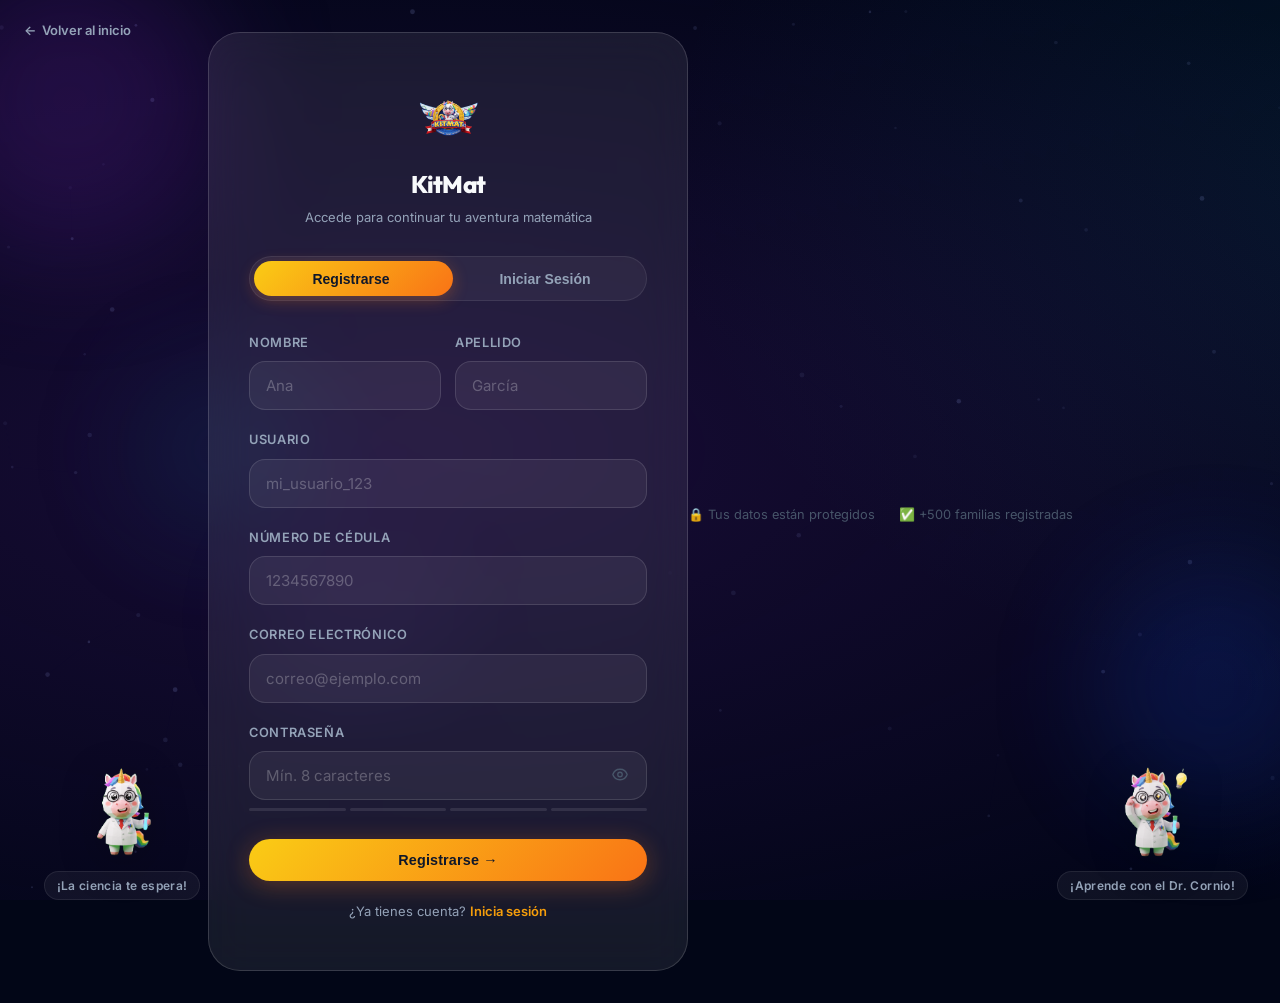
==== commit 8a58e317: "Remove demo credentials from auth.html Removed demonstration credentials section from login page." ====
--- a/auth.html
+++ b/auth.html
@@ -244,14 +244,7 @@
           <!-- Botón de ingreso -->
           <button id="btn-login" class="btn btn-primary btn-full" style="margin-top:0.5rem;">Ingresar →</button>
 
-          <!-- Cuadro de credenciales de demostración -->
-          <div style="margin-top:1.25rem;padding:0.875rem;background:rgba(250,204,21,0.07);border:1px solid rgba(250,204,21,0.15);border-radius:0.75rem;">
-            <p style="font-size:0.75rem;color:var(--color-text-muted);text-align:center;line-height:1.6;">
-              💡 <strong style="color:var(--color-amber);">Credenciales de demostración</strong><br>
-              Usuario: <code style="background:rgba(255,255,255,0.08);padding:2px 6px;border-radius:4px;">Leidy2004</code><br>
-              Contraseña: <code style="background:rgba(255,255,255,0.08);padding:2px 6px;border-radius:4px;">SalchipapaConCola1!</code>
-            </p>
-          </div>
+
 
           <!-- Enlace para registrarse -->
           <p style="text-align:center;margin-top:1.25rem;font-size:0.8125rem;color:var(--color-text-muted);">
